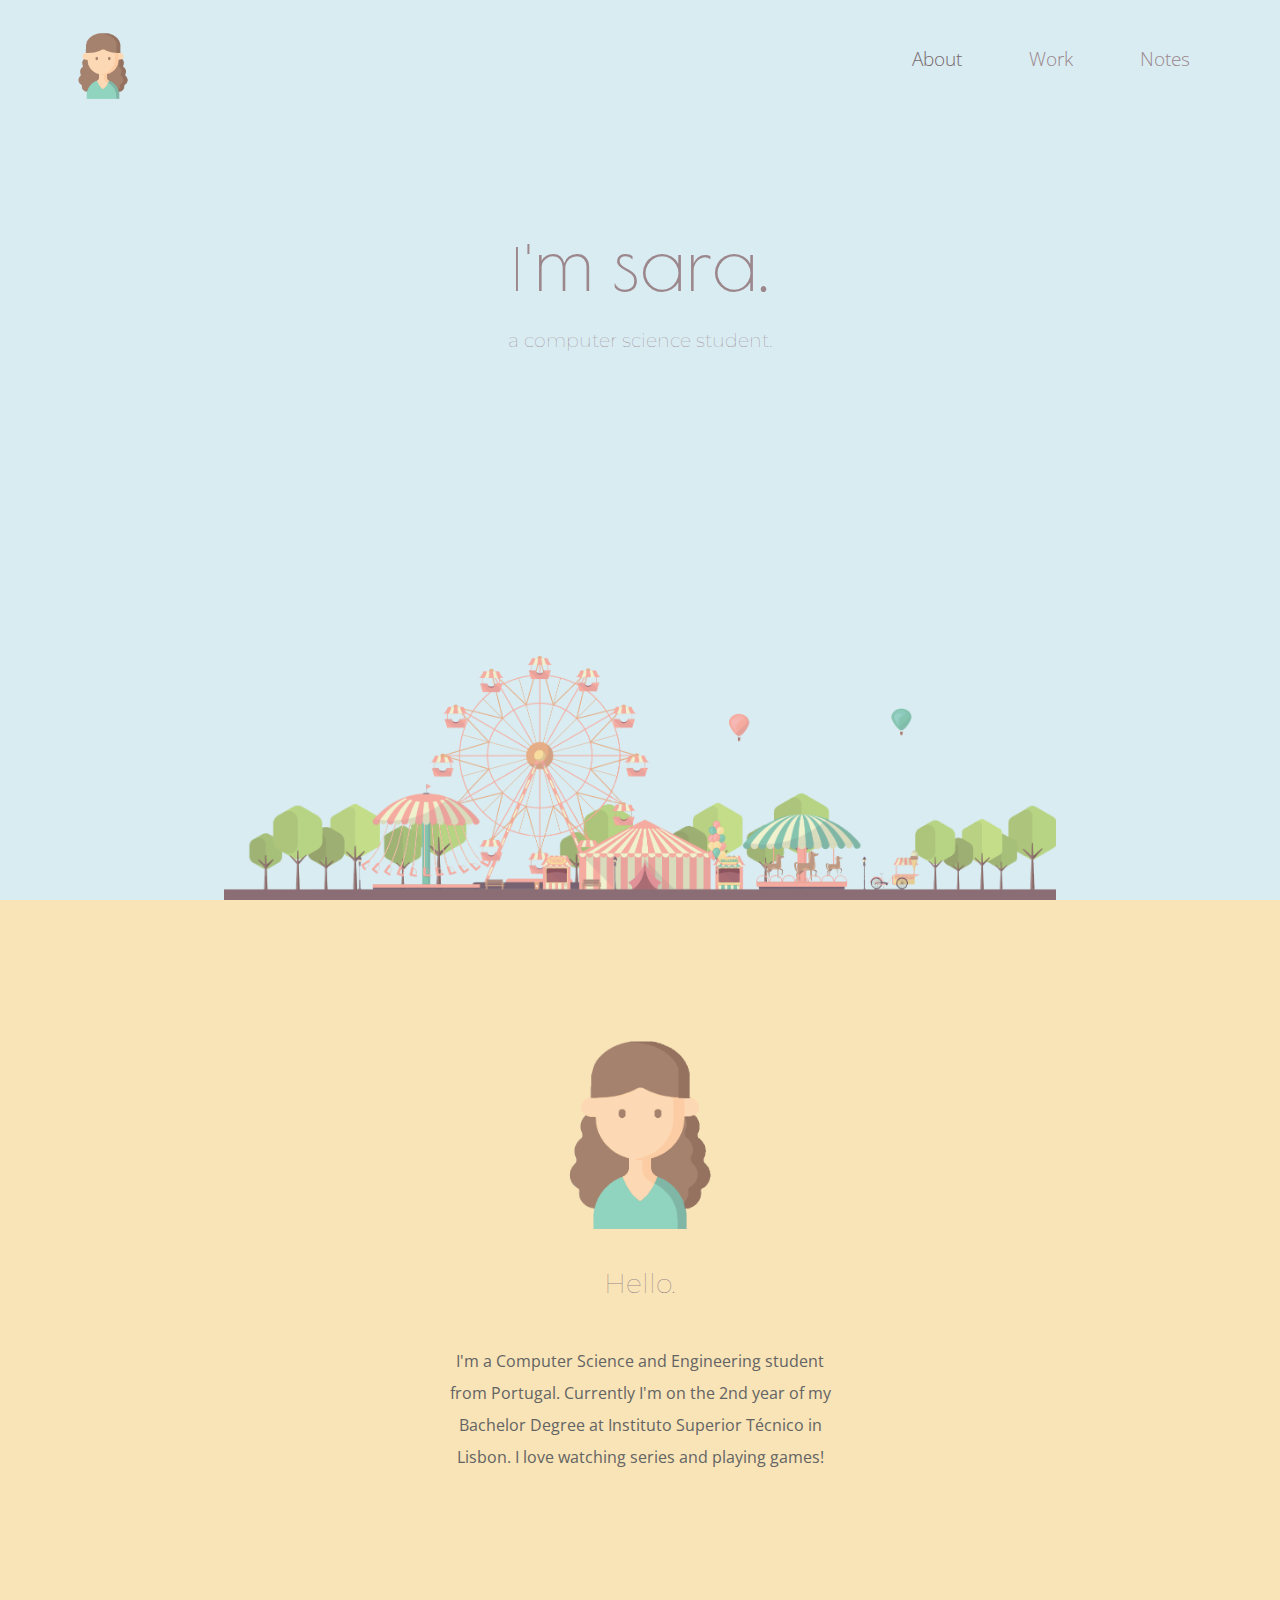
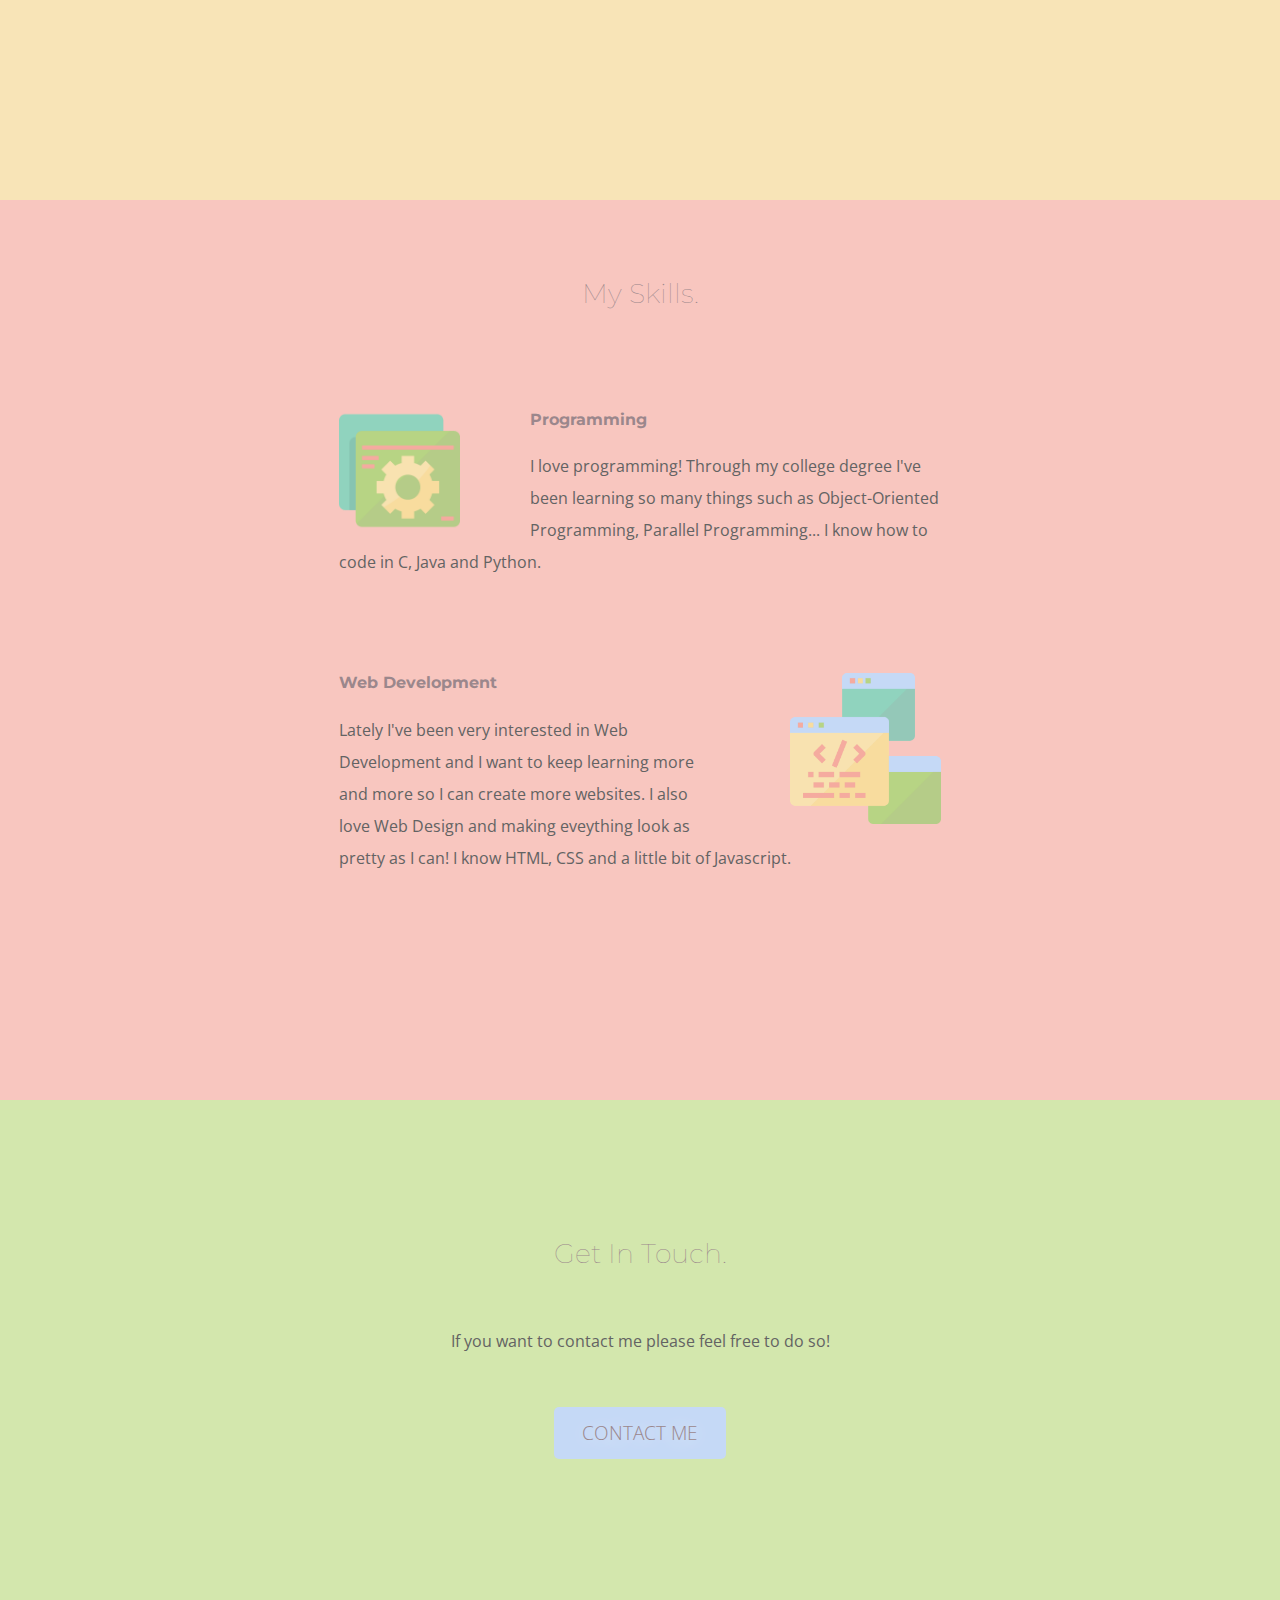
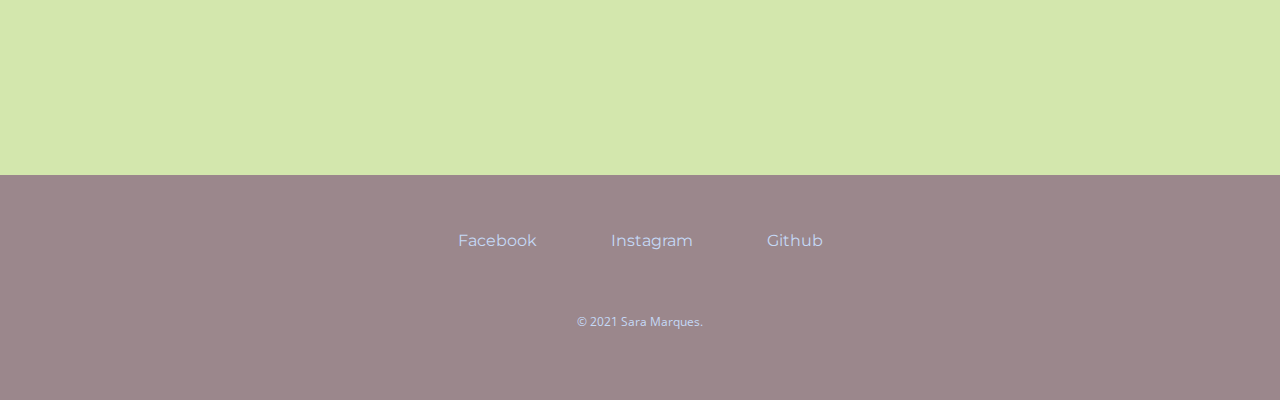
==== index.html @ 1d79291e "Add files via upload" ====
<!DOCTYPE html>

<html>

    <head>
        <meta charset="UTF-8">
        <title>Sara Marques</title>
        <link rel="stylesheet" href="css/styles.css">
        <link rel="icon" href="images/sara.png" width=50%>
        <link href="https://fonts.googleapis.com/css2?family=Montserrat&family=Open+Sans&family=Poiret+One&display=swap" rel="stylesheet">   
    </head>
   
    <body>

        <div class="top-container">

            <header>
                <div class="header-content">
                  <img class="header-image-position" src="images/sara.png" alt="sara's profile picture" width="70">

                  <table class="header-links-position" cellspacing="20">
                  <tr>
                      <td><a class="header-bold-link" href="index.html">About</a></td>
                      <td><a class="header-normal-link" href="work.html">Work</a></td>
                      <td><a class="header-normal-link" href="notes.html">Notes</a></td>
                  </tr>
                  </table> 
              </div>
            </header>

            <h1> <span class="i-letter">I'</span>m sara.</h1>
            <h2>a computer science student.</h2>
            <img class="amusement-park" src="images/amusement-park.png" alt="amusement-park-img">
        </div>

        <div class="middle-container">
            <div class="profile-container">
                <div class="profile">
                  <img src="images/sara.png" alt="sara-img" width="200px">
                  <h3>Hello.</h3>
                  <p class="intro">I'm a Computer Science and Engineering student from Portugal. Currently I'm on the 2nd year of my Bachelor Degree at Instituto Superior Técnico in Lisbon. I love watching series and playing games!</p>
                </div>
            </div>

            <div class="skills-container">
                <div class="skills">
                  <h3>My Skills.</h3>
                  <div class="skill-row">
                    <img class="programming-img" src="images/programming.png" alt="programming-img" width="200px">
                    <h4>Programming</h4>
                    <p>I love programming! Through my college degree I've been learning so many things such as Object-Oriented Programming, Parallel Programming... I know how to code in C, Java and Python.</p>
                  </div>
                  <div class="skill-row">
                    <img class="web-dev-img" src="images/web-dev.png" alt="web-dev-img" width="200px">
                    <h4>Web Development</h4>
                    <p>Lately I've been very interested in Web Development and I want to keep learning more and more so I can create more websites. I also love Web Design and making eveything look as pretty as I can! I know HTML, CSS and a little bit of Javascript.</p>
                  </div>
                </div>
            </div>
                

            <div class="contact-me-container">
                  <div class="contact-me">
                    <h3>Get In Touch.</h3>
                    <p class="contact-message">If you want to contact me please feel free to do so!</p>
                    <a class="btn" href="mailto:sara.dinismarques@gmail.com">CONTACT ME</a>
                  </div>
            </div>
          </div>
          
          
          <div class="bottom-container">
            <a class="footer-link" href="https://www.facebook.com/profile.php?id=100004383432704">Facebook</a>
            <a class="footer-link" href="https://www.instagram.com/saradinismarques/">Instagram</a>
            <a class="footer-link" href="https://github.com/saradinismarques">Github</a>
            <p class="copyright" >© 2021 Sara Marques.</p>
          </div>
          
    </body>

</html>
---- css/styles.css ----
/*-----------------------------------------TAG SELECTOR-----------------------------------------*/

body {
    margin: 0;
    text-align: center;
    font-family: 'Open Sans', sans-serif;
    color: rgb(99, 99, 99);
}

header {
    position: relative;
    height: 8rem;
}

h1 {
    font-size: 5rem;
    line-height: 1.7;
    margin:65px auto 0 auto;
    font-family: 'Poiret One', cursive;
    color: #9b878c;
    font-weight: lighter;
}

h2 {
    font-size: 1.16rem;
    margin: 0 auto 100px 0;
    color: #9b878c;
    font-weight: lighter;
    padding-bottom: 1em;
    font-family: 'Montserrat', sans-serif;
}

h3 {
    color: #9b878c;
    font-size: 1.7rem;
    padding-bottom: 5px;
    font-family: 'Montserrat', sans-serif;
    font-weight: lighter;
}

h4 {
    font-family: 'Montserrat', sans-serif;
    color: #9b878c;
}

p {
    line-height: 2;
}


/*-----------------------------------------CLASS SELECTOR-----------------------------------------*/

/*============================================HEADER==============================================*/

.header-image-position {
    position:absolute;
    top: 0.4rem;
    left: 3.3rem;
}

.header-links-position {
    position:absolute;
    right: 1.5rem;
}

.header-content {
    position: absolute;
    margin-top: 25px;
    left: 15px;
    right: 15px;
}

.i-letter {
    font-size: 3.7rem;
    font-weight: 500;
}

.header-bold-link {
    margin-right: 30px;
    margin-left: 15px;
    text-decoration: none;
    color: #77676a;
    font-size: 19px;  
    font-weight: lighter;
}

.header-normal-link {  
    margin-right: 30px;
    margin-left: 15px;
    text-decoration: none;
    color: #9b878c;
    font-size: 19px;  
    font-weight: lighter;
}

.header-normal-link:hover {
    color: #77676a;
}


/*=========================================TOP-CONTAINER==========================================*/

.top-container {
    background-color: #d9ecf2;
    position: relative;
    height: 100vh;
}

.amusement-park {
    width: 52rem;
    position: absolute;
    margin: auto;
    left: 0;
    right: 0;
    bottom: 0;
}

/*=======================================PROFILE-CONTAINER========================================*/

.profile-container {
    background-color: #f8e4b7;
    position: relative;
    height: 100vh;
}

.profile {
    position: absolute;
    margin: 135px auto;
    left: 0;
    right: 0;
}

.intro {
    width: 25rem;
    margin: 40px auto auto auto;
}

/*=======================================SKILLS-CONTAINER=========================================*/

.skills-container {
    background-color: #f8c6bf;
    position: relative;
    height: 100vh;
}


.skills {
    position: absolute;
    margin: 50px auto;
    left: 0;
    right: 0;
}


.skill-row {
    width: 47%;
    margin: 95px auto;
    text-align: left;
}

.programming-img {
    width: 20%;
    float: left;
    margin-right: 70px;
}

.web-dev-img {
    width: 25%;
    float: right;
    margin-left: 70px;
}

/*=====================================CONTACT-ME-CONTAINER=======================================*/

.contact-me-container {
    background-color: #d3e7ad;
    position: relative;
    height: 75vh;
}

.contact-me {
    position: absolute;
    margin: 110px auto;
    left: 0;
    right: 0;
}

.contact-message {
    width: 40%;
    margin: 50px  auto;
}

.btn {
    border-radius: 5px;
    height: 50px;
    line-height: 50px;
    color: #9B878C;
    font-family: 'Open Sans', sans-serif;
    width: 170px;
    font-size: 19px;
    font-weight: lighter;
    padding: 1px;
    background-color: #C5D9F6;
    text-shadow: 1px 1px 20px #FFFFFF;
    text-decoration: none;
    display: inline-block;
    cursor: pointer;
    text-align: center;
 }
 
 .btn:hover {
    color: #9B878C;
    background: #bad3f8;
    text-decoration: none;
 }

/*========================================BOTTOM-CONTAINER========================================*/

.bottom-container {
    background-color: #9b878c;
    padding: 6vh 0 4vh;
    height: 15vh;
}

.footer-link {
    text-decoration: none;
    color: #C5D9F6;
    margin: 10px 35px;
    font-family: 'Montserrat', sans-serif;
}

.footer-link:hover {
    color: #D9ECF2;
}

.copyright {
    color: #C5D9F6;
    font-size: 0.75rem;
    padding: 47px 0 0 0;
}

/*==========================================OTHER-PAGES===========================================*/
 .under-construction {
    margin: 175px auto 0 auto;
 }
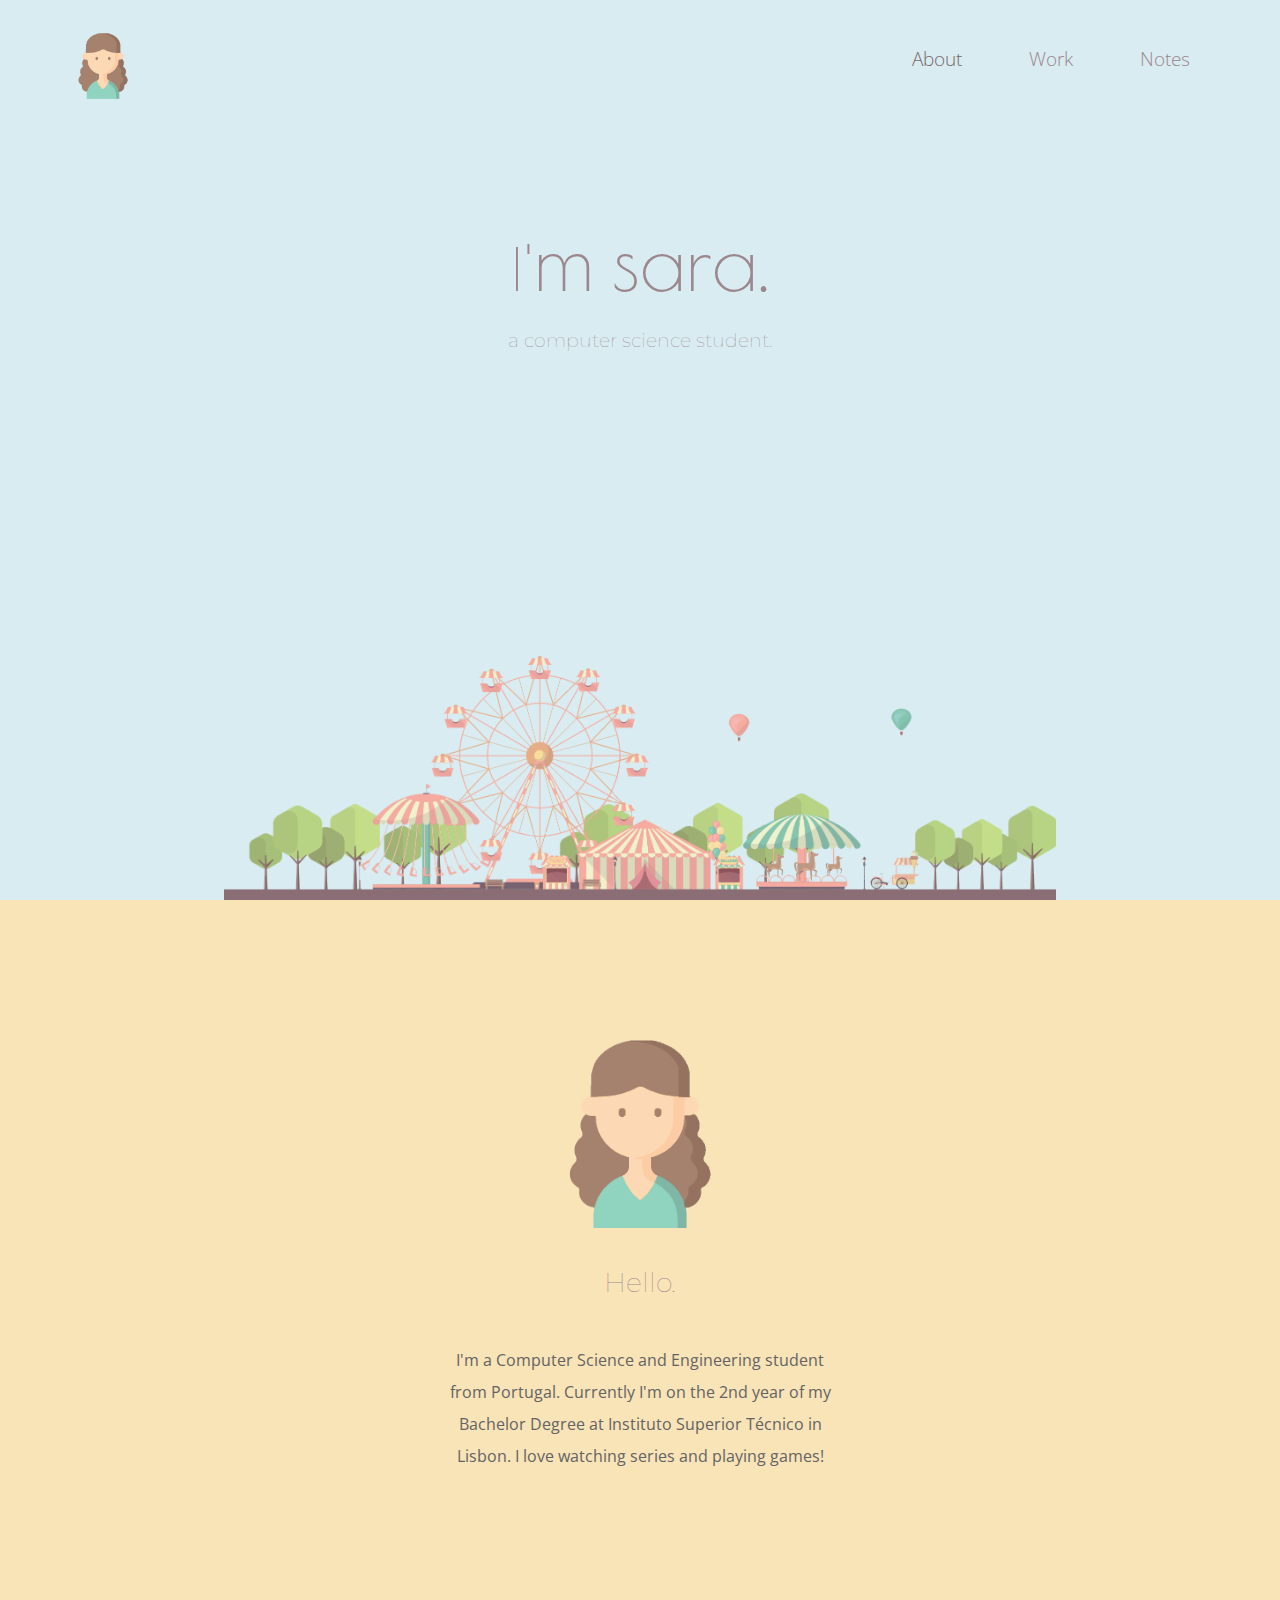
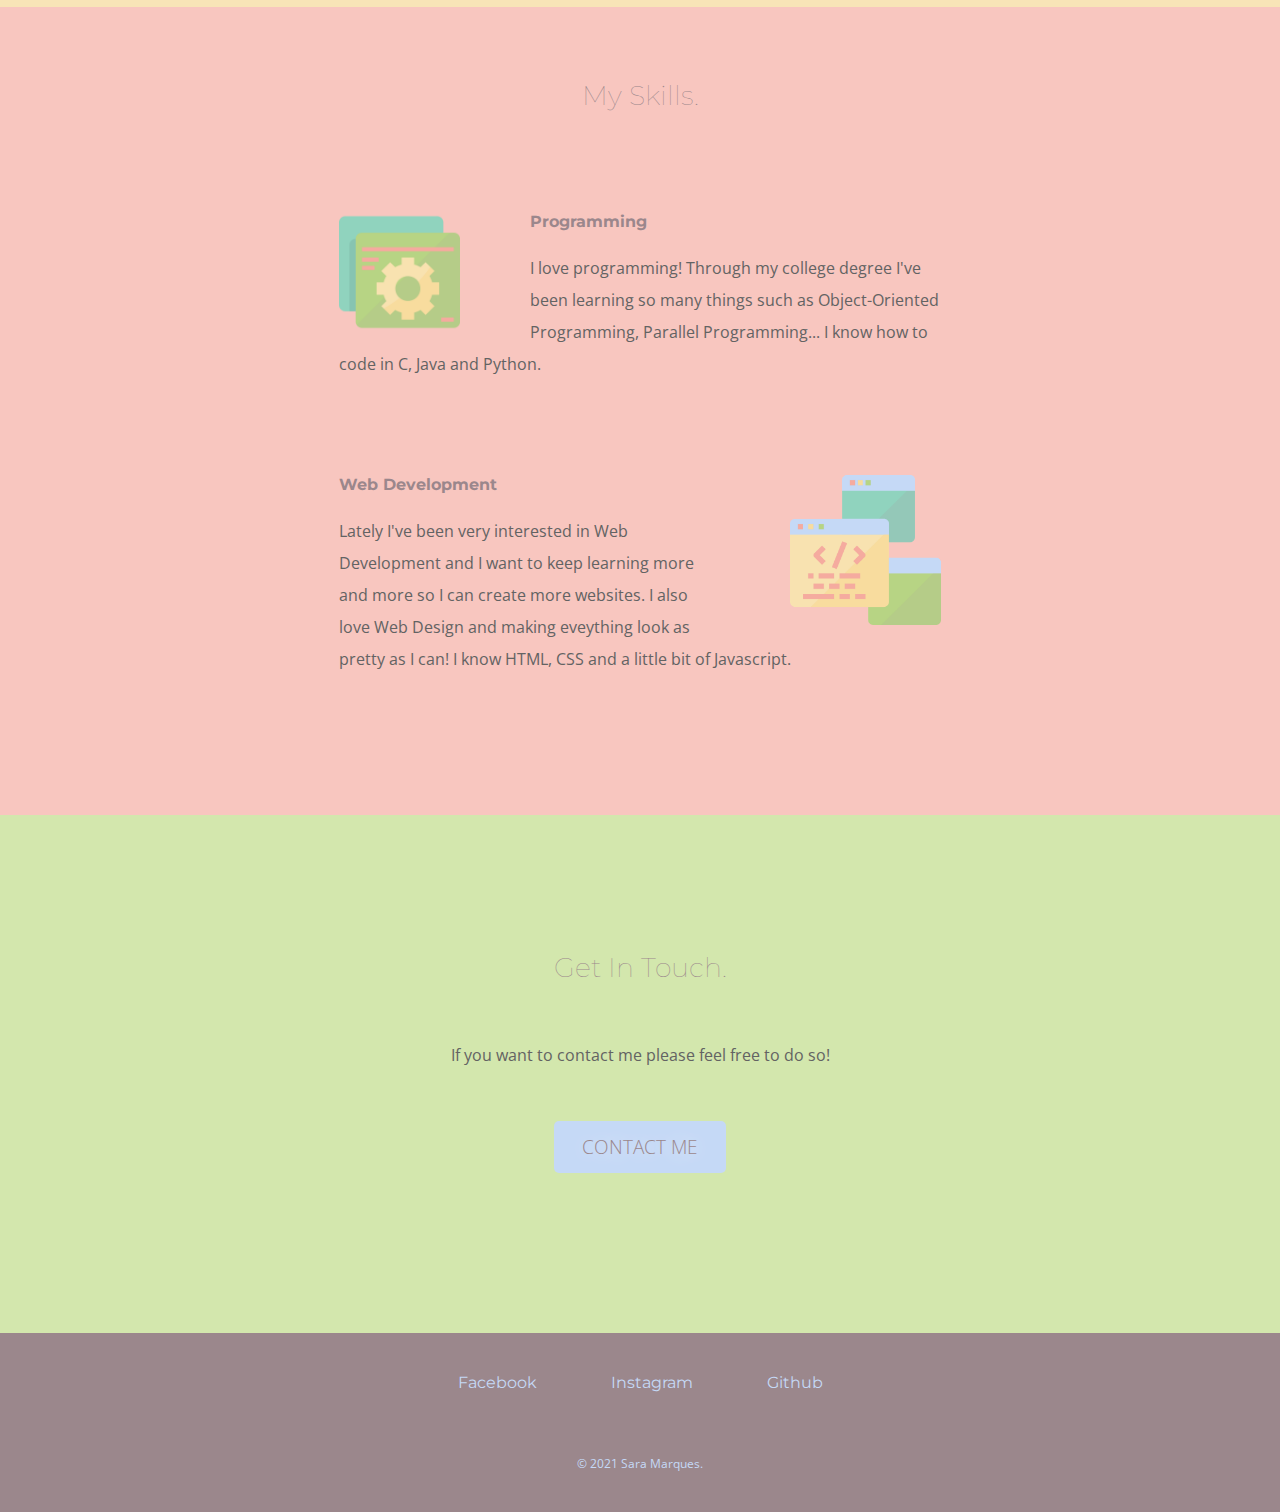
==== commit 3e46c4c6: "Add files via upload" ====
--- a/index.html
+++ b/index.html
@@ -70,10 +70,12 @@
           
           
           <div class="bottom-container">
-            <a class="footer-link" href="https://www.facebook.com/profile.php?id=100004383432704">Facebook</a>
-            <a class="footer-link" href="https://www.instagram.com/saradinismarques/">Instagram</a>
-            <a class="footer-link" href="https://github.com/saradinismarques">Github</a>
-            <p class="copyright" >© 2021 Sara Marques.</p>
+            <div class="bottom">
+              <a class="footer-link" href="https://www.facebook.com/profile.php?id=100004383432704">Facebook</a>
+              <a class="footer-link" href="https://www.instagram.com/saradinismarques/">Instagram</a>
+              <a class="footer-link" href="https://github.com/saradinismarques">Github</a>
+              <p class="copyright" >© 2021 Sara Marques.</p>
+          </div>
           </div>
           
     </body>
--- a/css/styles.css
+++ b/css/styles.css
@@ -1,10 +1,15 @@
 /*-----------------------------------------TAG SELECTOR-----------------------------------------*/
+
+html {
+    height: 100%;
+}
 
 body {
     margin: 0;
     text-align: center;
     font-family: 'Open Sans', sans-serif;
     color: rgb(99, 99, 99);
+    height: 100%;
 }
 
 header {
@@ -103,7 +108,7 @@
 .top-container {
     background-color: #d9ecf2;
     position: relative;
-    height: 100vh;
+    height: 100%;
 }
 
 .amusement-park {
@@ -114,18 +119,17 @@
     right: 0;
     bottom: 0;
 }
-
 /*=======================================PROFILE-CONTAINER========================================*/
 
 .profile-container {
     background-color: #f8e4b7;
     position: relative;
-    height: 100vh;
+    height: 100%;
 }
 
 .profile {
-    position: absolute;
-    margin: 135px auto;
+    display: inline-block;
+    margin: 10.5% auto;
     left: 0;
     right: 0;
 }
@@ -140,13 +144,13 @@
 .skills-container {
     background-color: #f8c6bf;
     position: relative;
-    height: 100vh;
+    height: 100%;
 }
 
 
 .skills {
-    position: absolute;
-    margin: 50px auto;
+    display: inline-block;
+    margin: 3.5% auto;
     left: 0;
     right: 0;
 }
@@ -175,18 +179,18 @@
 .contact-me-container {
     background-color: #d3e7ad;
     position: relative;
-    height: 75vh;
+    height: 100%;
 }
 
 .contact-me {
-    position: absolute;
-    margin: 110px auto;
+    display: inline-block;
+    margin: 8.5% auto 12.5% auto;
     left: 0;
     right: 0;
 }
 
 .contact-message {
-    width: 40%;
+    width: 100%;
     margin: 50px  auto;
 }
 
@@ -217,9 +221,14 @@
 /*========================================BOTTOM-CONTAINER========================================*/
 
 .bottom-container {
+    position: relative;
     background-color: #9b878c;
-    padding: 6vh 0 4vh;
-    height: 15vh;
+    padding: 3% 0 4%;
+    height: 10%;
+}
+
+.footer {
+    display: inline-block;
 }
 
 .footer-link {
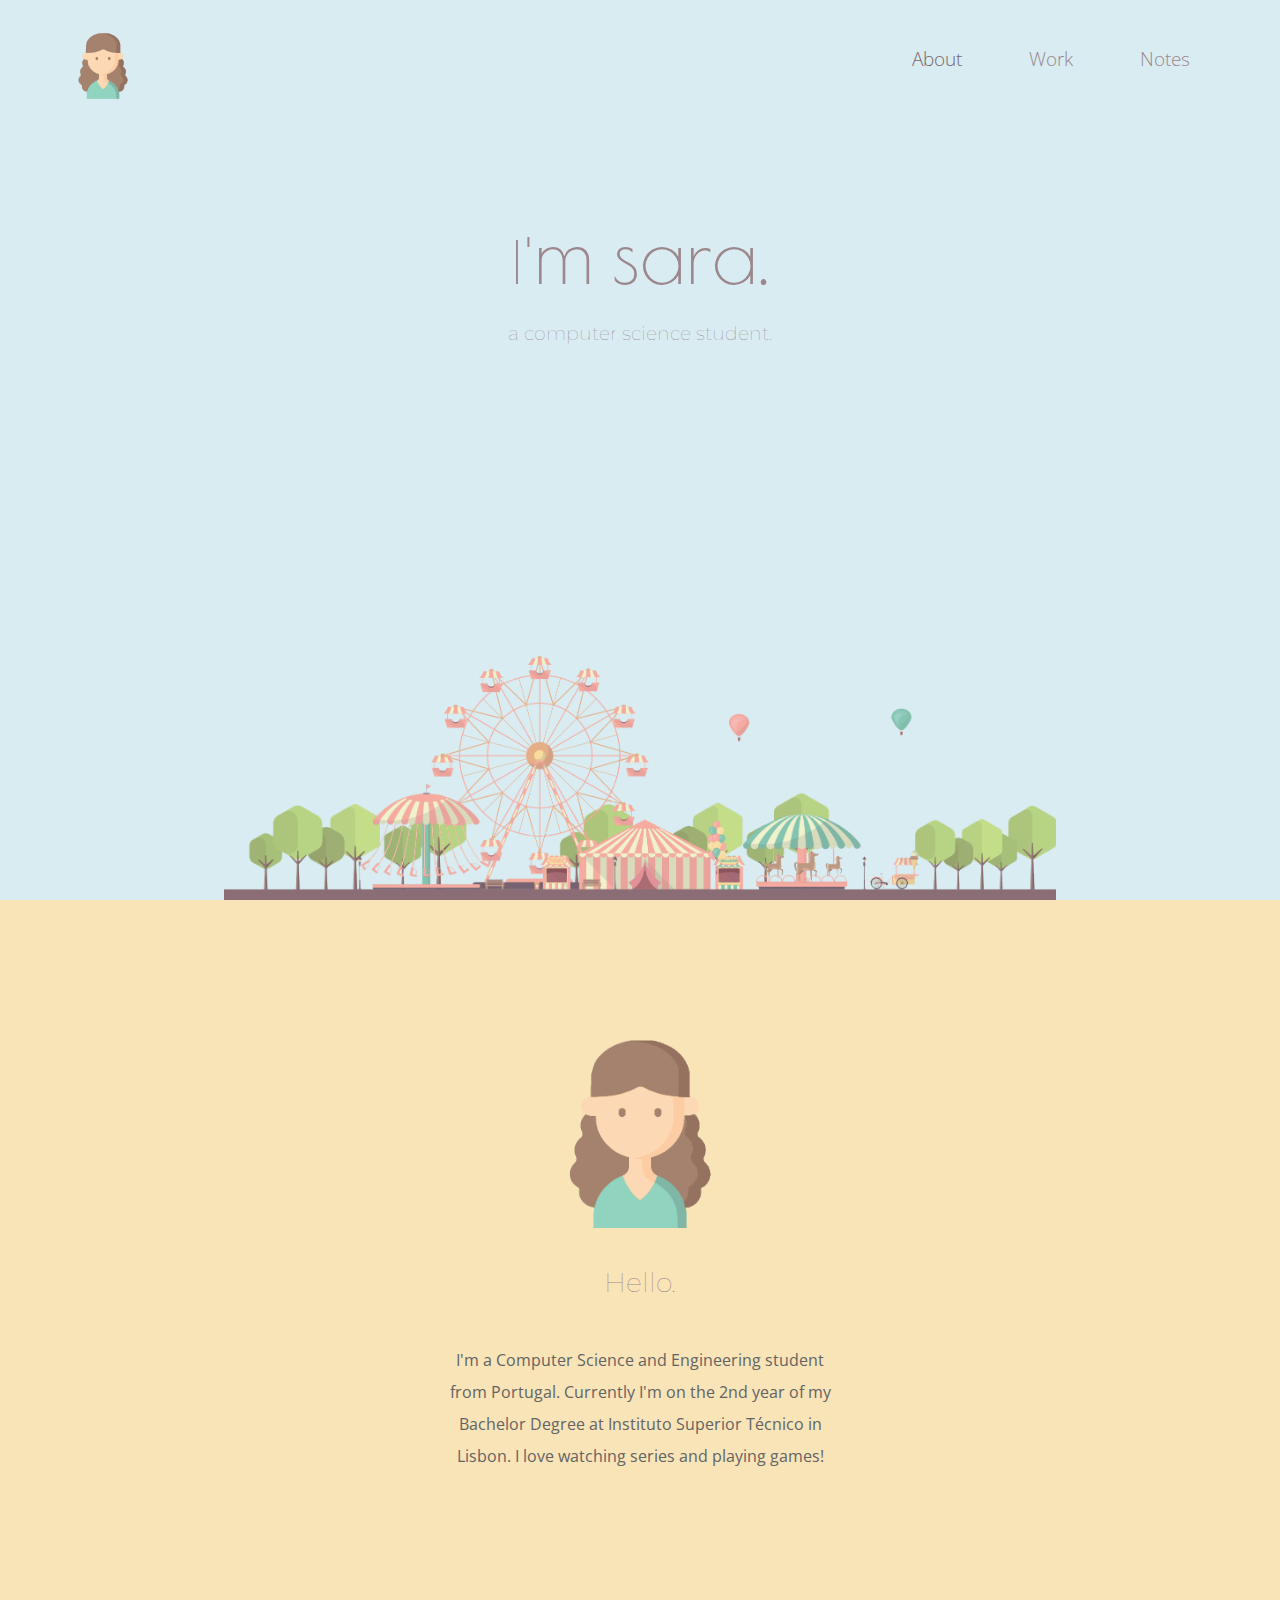
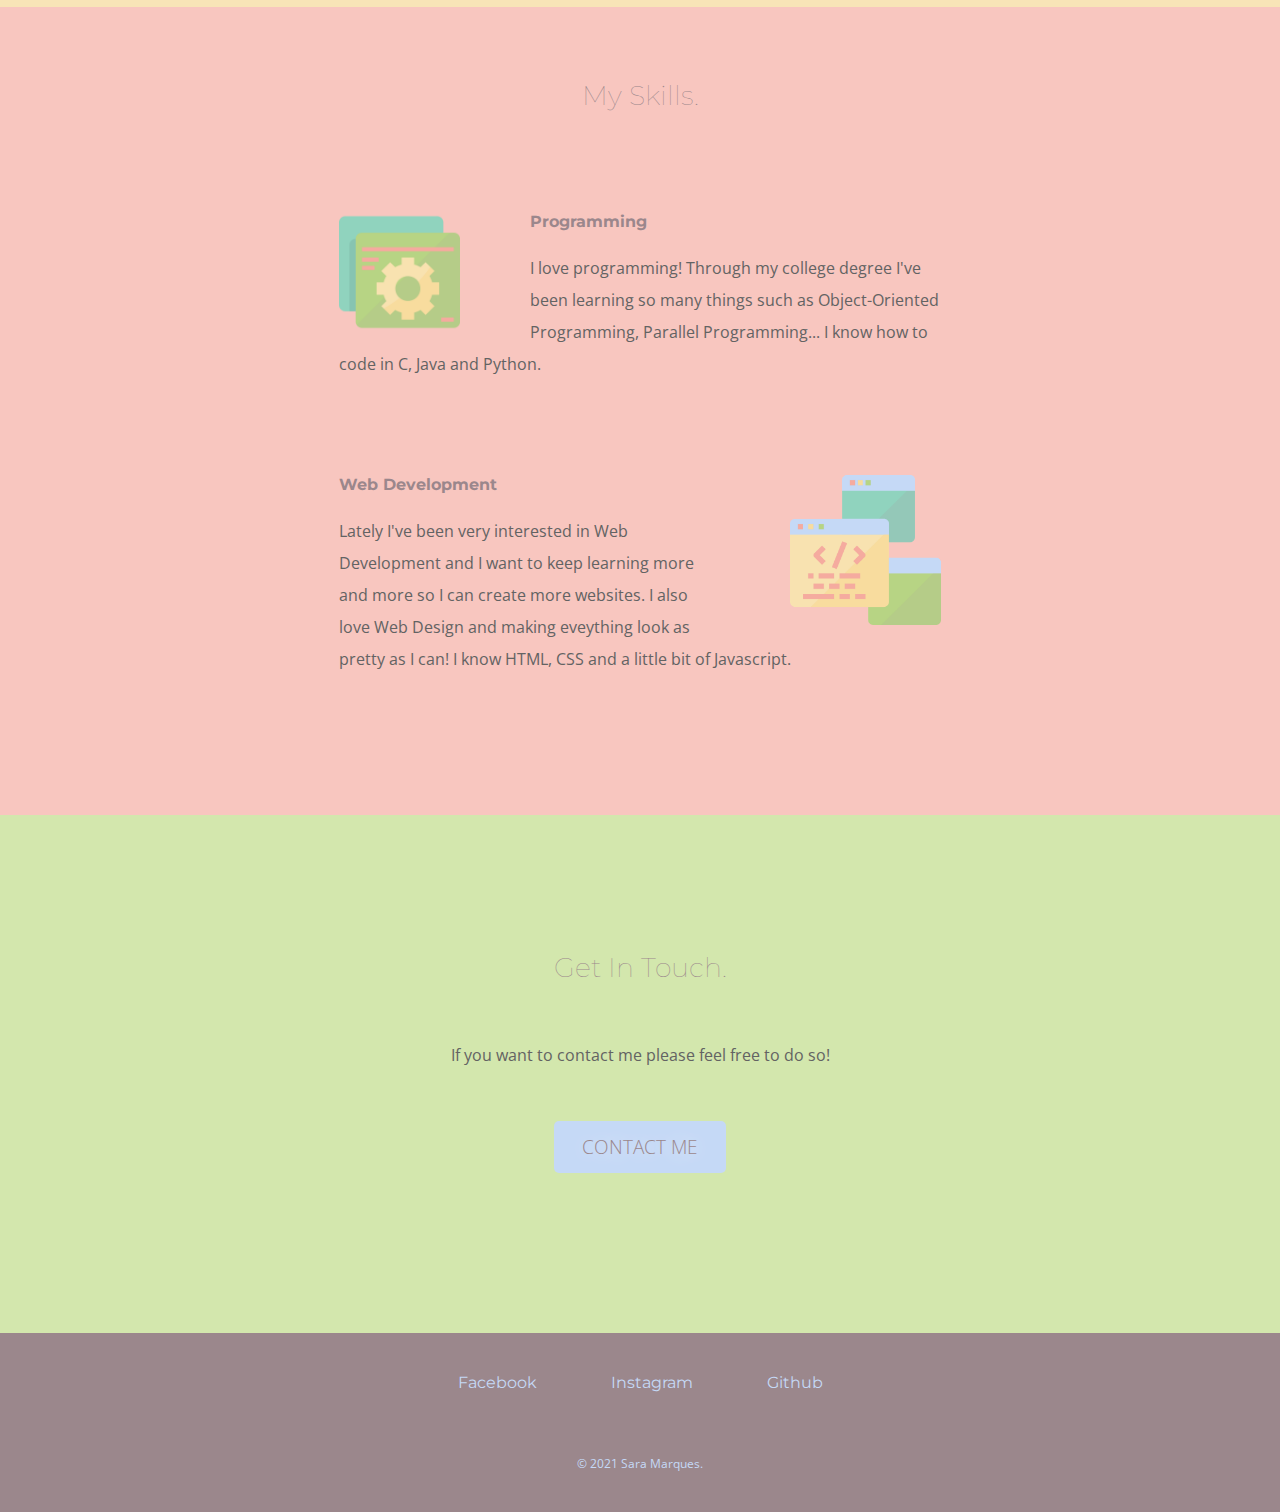
==== commit 7a9726b2: "Add files via upload" ====
--- a/index.html
+++ b/index.html
@@ -13,7 +13,6 @@
     <body>
 
         <div class="top-container">
-
             <header>
                 <div class="header-content">
                   <img class="header-image-position" src="images/sara.png" alt="sara's profile picture" width="70">
@@ -27,10 +26,9 @@
                   </table> 
               </div>
             </header>
-
-            <h1> <span class="i-letter">I'</span>m sara.</h1>
-            <h2>a computer science student.</h2>
-            <img class="amusement-park" src="images/amusement-park.png" alt="amusement-park-img">
+              <h1> <span class="i-letter">I'</span>m sara.</h1>
+              <h2>a computer science student.</h2>
+              <img class="amusement-park" src="images/amusement-park.png" alt="amusement-park-img">
         </div>
 
         <div class="middle-container">
--- a/css/styles.css
+++ b/css/styles.css
@@ -20,7 +20,7 @@
 h1 {
     font-size: 5rem;
     line-height: 1.7;
-    margin:65px auto 0 auto;
+    margin:4.5% auto 0 auto;
     font-family: 'Poiret One', cursive;
     color: #9b878c;
     font-weight: lighter;
@@ -28,7 +28,7 @@
 
 h2 {
     font-size: 1.16rem;
-    margin: 0 auto 100px 0;
+    margin: 0 auto 20% 0;
     color: #9b878c;
     font-weight: lighter;
     padding-bottom: 1em;
@@ -112,8 +112,8 @@
 }
 
 .amusement-park {
+    position: absolute;
     width: 52rem;
-    position: absolute;
     margin: auto;
     left: 0;
     right: 0;
@@ -250,7 +250,7 @@
 
 /*==========================================OTHER-PAGES===========================================*/
  .under-construction {
-    margin: 175px auto 0 auto;
+    margin: 11.5% auto;
  }
 
 
